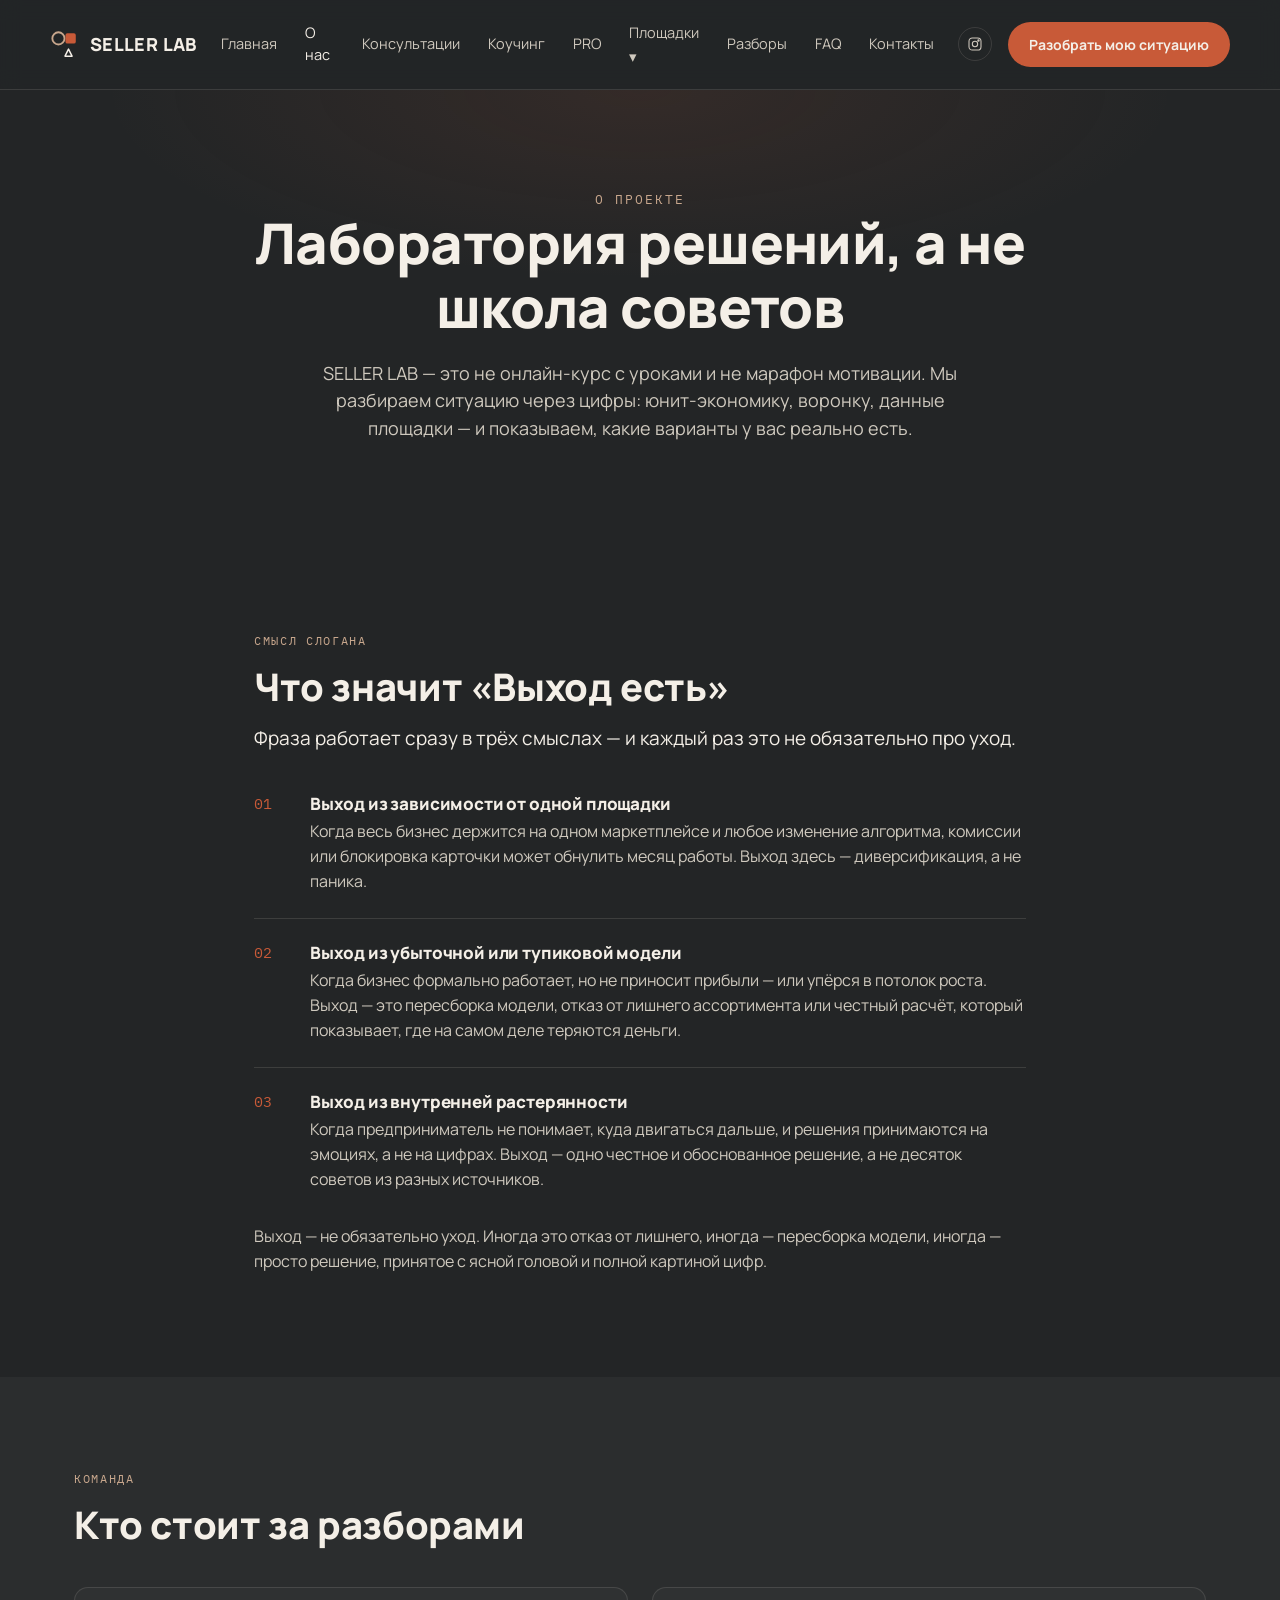
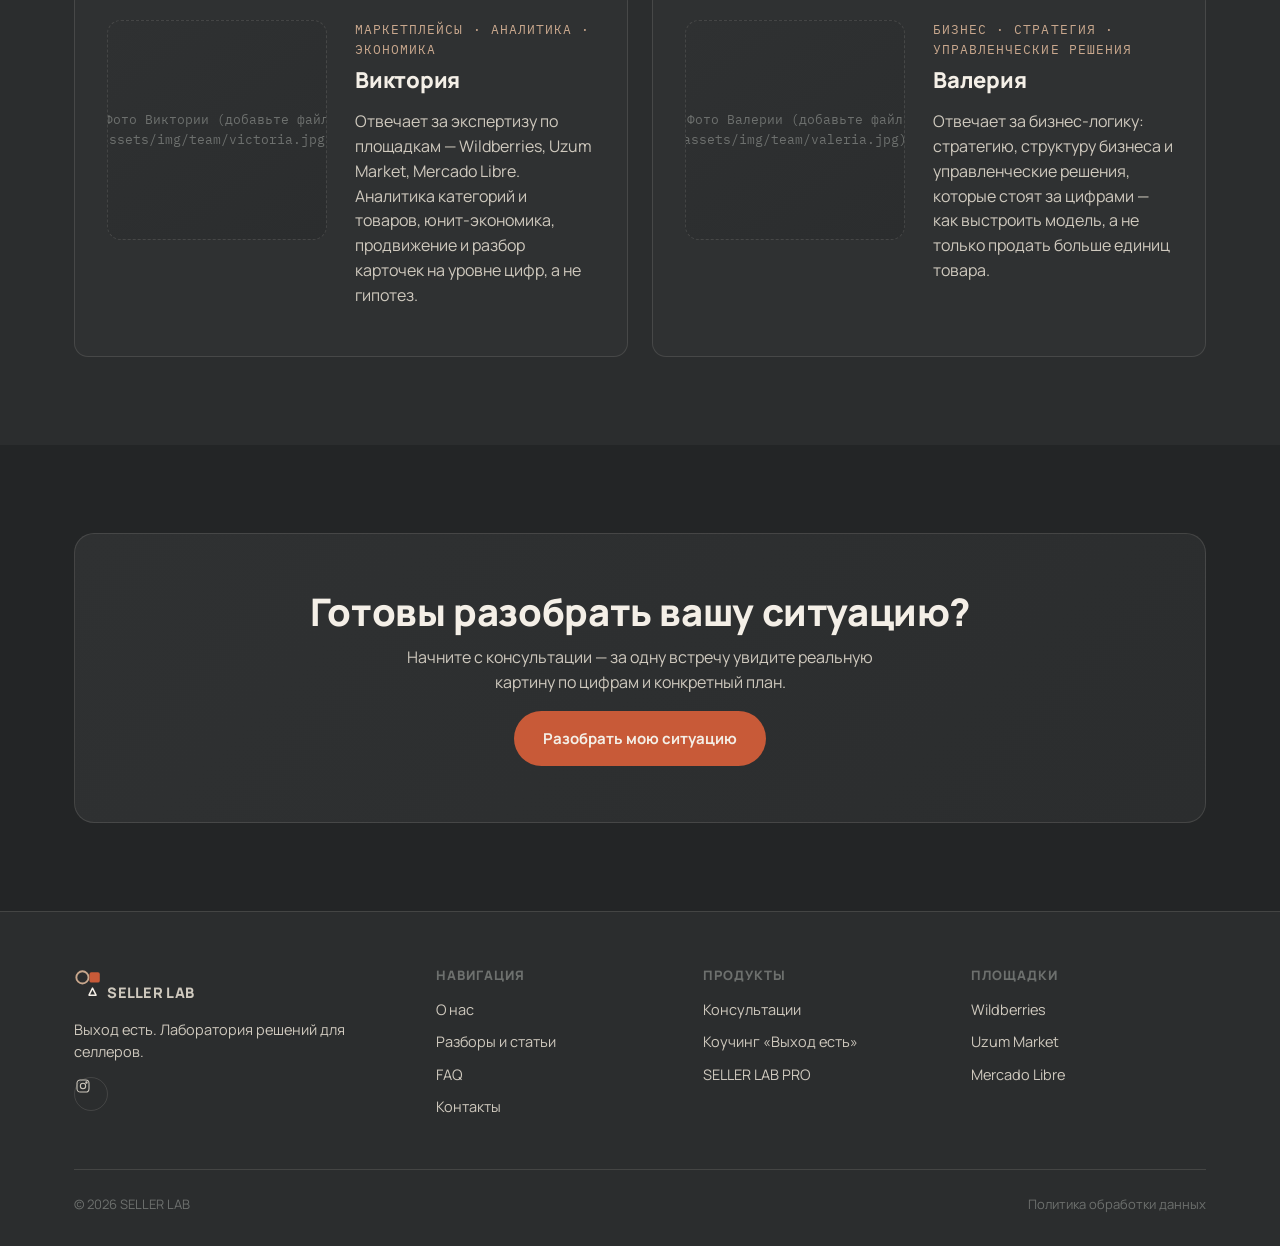
==== about.html @ f4eccfc7 "Собрать многостраничный сайт SELLER LAB 12 страниц по брифу: главная, о проекте и команде, консульта" ====
<!DOCTYPE html>
<html lang="ru">
<head>
<meta charset="UTF-8">
<meta name="viewport" content="width=device-width, initial-scale=1.0">
<title>О нас — SELLER LAB</title>
<meta name="description" content="SELLER LAB — лаборатория решений для селлеров. Не онлайн-школа и не курс. Команда: Валерия — бизнес и стратегия, Виктория — маркетплейсы и аналитика.">
<link rel="icon" type="image/svg+xml" href="assets/img/logo-mark.svg">
<link rel="stylesheet" href="assets/css/style.css">
<link rel="preconnect" href="https://fonts.googleapis.com">
<link rel="preconnect" href="https://fonts.gstatic.com" crossorigin>
<link href="https://fonts.googleapis.com/css2?family=Manrope:wght@400;500;700;800&family=IBM+Plex+Mono:wght@400;500;600&display=swap" rel="stylesheet">
</head>
<body>

<header class="header" data-header>
  <div class="container header__inner">
    <a href="index.html" class="logo">
      <svg viewBox="0 0 32 32" fill="none"><circle cx="9" cy="10" r="6.5" stroke="#C8A78D" stroke-width="2"/><rect x="16.5" y="4.5" width="11" height="11" rx="2" fill="#C85A38"/><path d="M16 29 L23.5 29 L19.75 21.5 Z" stroke="#F4EFE7" stroke-width="1.6" stroke-linejoin="round"/></svg>
      SELLER LAB
    </a>
    <nav class="nav">
      <a href="index.html">Главная</a>
      <a href="about.html" class="is-active">О нас</a>
      <a href="consulting.html">Консультации</a>
      <a href="coaching.html">Коучинг</a>
      <a href="pro.html">PRO</a>
      <div class="nav__drop">
        <a href="#">Площадки ▾</a>
        <div class="nav__drop-list">
          <a href="wildberries.html">Wildberries</a>
          <a href="uzum.html">Uzum Market</a>
          <a href="mercadolibre.html">Mercado Libre</a>
        </div>
      </div>
      <a href="cases.html">Разборы</a>
      <a href="faq.html">FAQ</a>
      <a href="contacts.html">Контакты</a>
    </nav>
    <div class="header__actions">
      <div class="socials">
        <a href="https://www.instagram.com/sellerlab_io/" target="_blank" rel="noopener" aria-label="Instagram"><svg viewBox="0 0 24 24" fill="none" stroke="currentColor" stroke-width="1.6"><rect x="3" y="3" width="18" height="18" rx="5"/><circle cx="12" cy="12" r="4"/><circle cx="17.2" cy="6.8" r="1"/></svg></a>
      </div>
      <a href="consulting.html#request" class="btn btn--primary btn--sm">Разобрать мою ситуацию</a>
      <button class="nav-toggle" data-nav-toggle aria-label="Меню">
        <svg viewBox="0 0 24 24" fill="none" stroke="currentColor" stroke-width="2"><path d="M3 6h18M3 12h18M3 18h18"/></svg>
      </button>
    </div>
  </div>
</header>

<section class="hero" style="padding-bottom:60px;">
  <div class="container">
    <span class="hero__tag">О проекте</span>
    <h1>Лаборатория решений, а не школа советов</h1>
    <p class="hero__sub">SELLER LAB — это не онлайн-курс с уроками и не марафон мотивации. Мы разбираем ситуацию через цифры: юнит-экономику, воронку, данные площадки — и показываем, какие варианты у вас реально есть.</p>
  </div>
</section>

<section class="section">
  <div class="container" style="max-width:820px;">
    <span class="section-tag">Смысл слогана</span>
    <h2>Что значит «Выход есть»</h2>
    <p class="lead">Фраза работает сразу в трёх смыслах — и каждый раз это не обязательно про уход.</p>

    <ol class="numbered-steps">
      <li>
        <h3>Выход из зависимости от одной площадки</h3>
        <p>Когда весь бизнес держится на одном маркетплейсе и любое изменение алгоритма, комиссии или блокировка карточки может обнулить месяц работы. Выход здесь — диверсификация, а не паника.</p>
      </li>
      <li>
        <h3>Выход из убыточной или тупиковой модели</h3>
        <p>Когда бизнес формально работает, но не приносит прибыли — или упёрся в потолок роста. Выход — это пересборка модели, отказ от лишнего ассортимента или честный расчёт, который показывает, где на самом деле теряются деньги.</p>
      </li>
      <li>
        <h3>Выход из внутренней растерянности</h3>
        <p>Когда предприниматель не понимает, куда двигаться дальше, и решения принимаются на эмоциях, а не на цифрах. Выход — одно честное и обоснованное решение, а не десяток советов из разных источников.</p>
      </li>
    </ol>

    <p style="margin-top:8px;">Выход — не обязательно уход. Иногда это отказ от лишнего, иногда — пересборка модели, иногда — просто решение, принятое с ясной головой и полной картиной цифр.</p>
  </div>
</section>

<section class="section section--alt">
  <div class="container">
    <span class="section-tag">Команда</span>
    <h2>Кто стоит за разборами</h2>

    <div class="grid grid--2" style="margin-top:40px;">
      <div class="card team-card">
        <div class="team-photo"><img src="assets/img/team/victoria.jpg" alt="Виктория" onerror="this.parentElement.textContent='Фото Виктории\n(добавьте файл assets/img/team/victoria.jpg)'"></div>
        <div>
          <div class="team-role">Маркетплейсы · аналитика · экономика</div>
          <h3>Виктория</h3>
          <p>Отвечает за экспертизу по площадкам — Wildberries, Uzum Market, Mercado Libre. Аналитика категорий и товаров, юнит-экономика, продвижение и разбор карточек на уровне цифр, а не гипотез.</p>
        </div>
      </div>
      <div class="card team-card">
        <div class="team-photo"><img src="assets/img/team/valeria.jpg" alt="Валерия" onerror="this.parentElement.textContent='Фото Валерии\n(добавьте файл assets/img/team/valeria.jpg)'"></div>
        <div>
          <div class="team-role">Бизнес · стратегия · управленческие решения</div>
          <h3>Валерия</h3>
          <p>Отвечает за бизнес-логику: стратегию, структуру бизнеса и управленческие решения, которые стоят за цифрами — как выстроить модель, а не только продать больше единиц товара.</p>
        </div>
      </div>
    </div>
  </div>
</section>

<section class="section">
  <div class="container">
    <div class="cta-banner">
      <h2>Готовы разобрать вашу ситуацию?</h2>
      <p>Начните с консультации — за одну встречу увидите реальную картину по цифрам и конкретный план.</p>
      <a href="consulting.html#request" class="btn btn--primary">Разобрать мою ситуацию</a>
    </div>
  </div>
</section>

<footer class="footer">
  <div class="container">
    <div class="footer__top">
      <div class="footer__col">
        <a href="index.html" class="logo" style="margin-bottom:14px;">
          <svg viewBox="0 0 32 32" fill="none"><circle cx="9" cy="10" r="6.5" stroke="#C8A78D" stroke-width="2"/><rect x="16.5" y="4.5" width="11" height="11" rx="2" fill="#C85A38"/><path d="M16 29 L23.5 29 L19.75 21.5 Z" stroke="#F4EFE7" stroke-width="1.6" stroke-linejoin="round"/></svg>
          SELLER LAB
        </a>
        <p>Выход есть. Лаборатория решений для селлеров.</p>
        <div class="socials" style="margin-top:14px;">
          <a href="https://www.instagram.com/sellerlab_io/" target="_blank" rel="noopener" aria-label="Instagram"><svg viewBox="0 0 24 24" fill="none" stroke="currentColor" stroke-width="1.6"><rect x="3" y="3" width="18" height="18" rx="5"/><circle cx="12" cy="12" r="4"/><circle cx="17.2" cy="6.8" r="1"/></svg></a>
        </div>
      </div>
      <div class="footer__col">
        <h4>Навигация</h4>
        <a href="about.html">О нас</a>
        <a href="cases.html">Разборы и статьи</a>
        <a href="faq.html">FAQ</a>
        <a href="contacts.html">Контакты</a>
      </div>
      <div class="footer__col">
        <h4>Продукты</h4>
        <a href="consulting.html">Консультации</a>
        <a href="coaching.html">Коучинг «Выход есть»</a>
        <a href="pro.html">SELLER LAB PRO</a>
      </div>
      <div class="footer__col">
        <h4>Площадки</h4>
        <a href="wildberries.html">Wildberries</a>
        <a href="uzum.html">Uzum Market</a>
        <a href="mercadolibre.html">Mercado Libre</a>
      </div>
    </div>
    <div class="footer__bottom">
      <span>© 2026 SELLER LAB</span>
      <a href="privacy.html">Политика обработки данных</a>
    </div>
  </div>
</footer>

<script src="assets/js/main.js"></script>
</body>
</html>
---- assets/css/style.css ----
/* ==========================================================================
   SELLER LAB — базовые стили
   Палитра «Карбон и паприка»: 60–70% фон, 20–30% графит/песок, паприка ≤10% — только акцент
   ========================================================================== */

:root {
  --carbon: #232526;
  --carbon-soft: #2b2d2e;
  --carbon-card: #2f3132;
  --graphite: #6D706E;
  --paprika: #C85A38;
  --paprika-dark: #a94a2d;
  --sand: #C8A78D;
  --ivory: #F4EFE7;
  --ivory-dim: #cfc9be;
  --border: rgba(244, 239, 231, 0.12);

  --font-head: 'Manrope', Arial, sans-serif;
  --font-mono: 'IBM Plex Mono', 'Courier New', monospace;

  --container: 1180px;
  --radius: 14px;
}

* { box-sizing: border-box; }

html { scroll-behavior: smooth; }

body {
  margin: 0;
  background: var(--carbon);
  color: var(--ivory);
  font-family: var(--font-head);
  font-size: 16px;
  line-height: 1.55;
  -webkit-font-smoothing: antialiased;
}

img { max-width: 100%; display: block; }

a { color: inherit; text-decoration: none; }

h1, h2, h3, h4 {
  font-family: var(--font-head);
  font-weight: 800;
  line-height: 1.15;
  margin: 0 0 16px;
  letter-spacing: -0.01em;
}

h1 { font-size: clamp(32px, 5vw, 56px); }
h2 { font-size: clamp(26px, 3.4vw, 38px); }
h3 { font-size: 22px; }

p { margin: 0 0 16px; color: var(--ivory-dim); }

.lead { font-size: 19px; color: var(--ivory); }

.mono { font-family: var(--font-mono); }

.container {
  max-width: var(--container);
  margin: 0 auto;
  padding: 0 24px;
}

.section { padding: 88px 0; }
.section--tight { padding: 56px 0; }
.section--alt { background: var(--carbon-soft); }

.section-tag {
  font-family: var(--font-mono);
  color: var(--sand);
  text-transform: uppercase;
  letter-spacing: 0.14em;
  font-size: 12px;
  margin-bottom: 14px;
  display: inline-block;
}

/* ---------- Кнопки ---------- */

.btn {
  display: inline-flex;
  align-items: center;
  justify-content: center;
  gap: 8px;
  padding: 15px 28px;
  border-radius: 999px;
  font-family: var(--font-head);
  font-weight: 700;
  font-size: 15px;
  border: 1px solid transparent;
  cursor: pointer;
  transition: transform 0.15s ease, background 0.15s ease, border-color 0.15s ease, color 0.15s ease;
  white-space: nowrap;
}
.btn:hover { transform: translateY(-1px); }

.btn--primary {
  background: var(--paprika);
  color: var(--ivory);
}
.btn--primary:hover { background: var(--paprika-dark); }

.btn--outline {
  background: transparent;
  border-color: var(--border);
  color: var(--ivory);
}
.btn--outline:hover { border-color: var(--sand); color: var(--sand); }

.btn--ghost {
  background: transparent;
  color: var(--ivory-dim);
  padding: 10px 0;
}
.btn--ghost:hover { color: var(--ivory); }

.btn--block { width: 100%; }
.btn--sm { padding: 11px 20px; font-size: 14px; }

/* ---------- Header ---------- */

.header {
  position: sticky;
  top: 0;
  z-index: 100;
  background: rgba(35, 37, 38, 0.92);
  backdrop-filter: blur(10px);
  border-bottom: 1px solid var(--border);
}

.header__inner {
  display: flex;
  align-items: center;
  justify-content: space-between;
  padding: 16px 0;
  gap: 24px;
}

.logo {
  display: flex;
  align-items: center;
  gap: 10px;
  font-family: var(--font-head);
  font-weight: 800;
  font-size: 18px;
  letter-spacing: 0.02em;
  color: var(--ivory);
  flex-shrink: 0;
}
.logo svg { width: 30px; height: 30px; }

.nav {
  display: flex;
  align-items: center;
  gap: 28px;
  flex: 1;
  justify-content: center;
}

.nav a {
  font-size: 14.5px;
  color: var(--ivory-dim);
  position: relative;
  padding: 6px 0;
}
.nav a:hover, .nav a.is-active { color: var(--ivory); }

.nav__drop { position: relative; }
.nav__drop-list {
  position: absolute;
  top: 100%;
  left: 50%;
  transform: translateX(-50%);
  background: var(--carbon-card);
  border: 1px solid var(--border);
  border-radius: 10px;
  padding: 8px;
  min-width: 190px;
  display: none;
  box-shadow: 0 20px 40px rgba(0,0,0,0.35);
}
.nav__drop:hover .nav__drop-list,
.nav__drop:focus-within .nav__drop-list { display: block; }
.nav__drop-list a {
  display: block;
  padding: 9px 12px;
  border-radius: 6px;
  font-size: 14px;
}
.nav__drop-list a:hover { background: rgba(244,239,231,0.06); }

.header__actions {
  display: flex;
  align-items: center;
  gap: 16px;
  flex-shrink: 0;
}

.socials { display: flex; gap: 12px; }
.socials a {
  width: 34px; height: 34px;
  display: flex; align-items: center; justify-content: center;
  border: 1px solid var(--border);
  border-radius: 50%;
  color: var(--ivory-dim);
}
.socials a:hover { color: var(--paprika); border-color: var(--sand); }
.socials svg { width: 16px; height: 16px; }

.nav-toggle {
  display: none;
  width: 40px; height: 40px;
  border: 1px solid var(--border);
  border-radius: 8px;
  background: transparent;
  color: var(--ivory);
  align-items: center;
  justify-content: center;
  cursor: pointer;
}

@media (max-width: 980px) {
  .nav { display: none; }
  .header__actions .socials { display: none; }
  .nav-toggle { display: flex; }

  .header.is-open .nav {
    display: flex;
    flex-direction: column;
    align-items: flex-start;
    gap: 4px;
    position: absolute;
    top: 100%; left: 0; right: 0;
    background: var(--carbon-card);
    border-bottom: 1px solid var(--border);
    padding: 12px 24px 20px;
  }
  .header.is-open .nav__drop-list {
    display: block;
    position: static;
    transform: none;
    border: none;
    background: transparent;
    padding: 0 0 0 12px;
    min-width: 0;
  }
  .header.is-open .nav a { padding: 10px 0; width: 100%; }
}

/* ---------- Hero ---------- */

.hero {
  padding: 96px 0 80px;
  text-align: center;
  background:
    radial-gradient(60% 60% at 50% 0%, rgba(200,90,56,0.10), transparent 70%),
    var(--carbon);
}
.hero__tag {
  font-family: var(--font-mono);
  color: var(--sand);
  letter-spacing: 0.16em;
  text-transform: uppercase;
  font-size: 12.5px;
  margin-bottom: 20px;
}
.hero h1 { max-width: 900px; margin-left: auto; margin-right: auto; }
.hero__sub {
  max-width: 640px;
  margin: 20px auto 36px;
  font-size: 18px;
}
.hero__cta {
  display: flex;
  gap: 14px;
  justify-content: center;
  flex-wrap: wrap;
}

/* ---------- Карточки ---------- */

.grid {
  display: grid;
  gap: 24px;
}
.grid--3 { grid-template-columns: repeat(3, 1fr); }
.grid--2 { grid-template-columns: repeat(2, 1fr); }
@media (max-width: 900px) {
  .grid--3, .grid--2 { grid-template-columns: 1fr; }
}

.card {
  background: var(--carbon-card);
  border: 1px solid var(--border);
  border-radius: var(--radius);
  padding: 32px;
}

.product-card {
  display: flex;
  flex-direction: column;
  height: 100%;
}
.product-card__label {
  font-family: var(--font-mono);
  font-size: 12px;
  color: var(--sand);
  text-transform: uppercase;
  letter-spacing: 0.1em;
  margin-bottom: 14px;
}
.product-card__price {
  font-family: var(--font-mono);
  font-size: 34px;
  color: var(--ivory);
  margin: 4px 0 18px;
}
.product-card__price span {
  font-size: 14px;
  color: var(--graphite);
  font-weight: 400;
}
.product-card ul {
  list-style: none;
  padding: 0;
  margin: 0 0 24px;
  flex: 1;
}
.product-card ul li {
  padding: 9px 0 9px 22px;
  position: relative;
  color: var(--ivory-dim);
  font-size: 14.5px;
  border-top: 1px solid var(--border);
}
.product-card ul li:first-child { border-top: none; }
.product-card ul li::before {
  content: "";
  position: absolute;
  left: 0; top: 17px;
  width: 6px; height: 6px;
  background: var(--paprika);
  border-radius: 1px;
}

.platform-card {
  padding: 28px;
}
.platform-card__icon {
  width: 44px; height: 44px;
  border-radius: 10px;
  background: rgba(200,167,141,0.14);
  display: flex; align-items: center; justify-content: center;
  margin-bottom: 18px;
  color: var(--sand);
}

/* ---------- Команда ---------- */

.team-card {
  display: grid;
  grid-template-columns: 220px 1fr;
  gap: 28px;
  align-items: start;
}
@media (max-width: 700px) {
  .team-card { grid-template-columns: 1fr; }
}
.team-photo {
  width: 100%;
  aspect-ratio: 1 / 1;
  border-radius: var(--radius);
  overflow: hidden;
  background: linear-gradient(145deg, var(--carbon-card), var(--carbon-soft));
  border: 1px dashed var(--border);
  display: flex;
  align-items: center;
  justify-content: center;
  text-align: center;
  color: var(--graphite);
  font-size: 12.5px;
  font-family: var(--font-mono);
  padding: 16px;
}
.team-photo img { width: 100%; height: 100%; object-fit: cover; }
.team-role {
  font-family: var(--font-mono);
  color: var(--sand);
  font-size: 13px;
  text-transform: uppercase;
  letter-spacing: 0.08em;
  margin-bottom: 8px;
}

/* ---------- Формы ---------- */

.form { max-width: 640px; }
.form-row {
  display: grid;
  grid-template-columns: 1fr 1fr;
  gap: 18px;
}
@media (max-width: 640px) {
  .form-row { grid-template-columns: 1fr; }
}
.field { margin-bottom: 18px; }
.field label {
  display: block;
  font-size: 13.5px;
  color: var(--ivory-dim);
  margin-bottom: 8px;
}
.field input,
.field textarea,
.field select {
  width: 100%;
  background: var(--carbon-soft);
  border: 1px solid var(--border);
  border-radius: 10px;
  padding: 13px 14px;
  color: var(--ivory);
  font-family: var(--font-head);
  font-size: 14.5px;
}
.field input:focus,
.field textarea:focus,
.field select:focus {
  outline: none;
  border-color: var(--sand);
}
.field textarea { resize: vertical; min-height: 100px; }

.field--checkbox {
  display: flex;
  align-items: flex-start;
  gap: 10px;
}
.field--checkbox input { width: auto; margin-top: 4px; }
.field--checkbox label { margin: 0; font-size: 13px; color: var(--graphite); }
.field--checkbox a { color: var(--sand); text-decoration: underline; }

.form-note {
  font-size: 13px;
  color: var(--graphite);
  margin-top: 10px;
}

.form-status {
  display: none;
  margin-top: 18px;
  padding: 16px 18px;
  border-radius: 10px;
  background: rgba(200,90,56,0.12);
  border: 1px solid rgba(200,90,56,0.35);
  color: var(--ivory);
  font-size: 14.5px;
}
.form-status.is-visible { display: block; }

/* ---------- FAQ ---------- */

.faq-item {
  border-bottom: 1px solid var(--border);
}
.faq-item summary {
  list-style: none;
  cursor: pointer;
  padding: 22px 0;
  display: flex;
  justify-content: space-between;
  align-items: center;
  gap: 16px;
  font-weight: 700;
  font-size: 16.5px;
}
.faq-item summary::-webkit-details-marker { display: none; }
.faq-item summary::after {
  content: "+";
  font-family: var(--font-mono);
  font-size: 22px;
  color: var(--sand);
  flex-shrink: 0;
  transition: transform 0.2s ease;
}
.faq-item[open] summary::after { transform: rotate(45deg); }
.faq-item p { padding-bottom: 22px; margin: 0; }

/* ---------- CTA-баннер ---------- */

.cta-banner {
  background: linear-gradient(135deg, var(--carbon-card), var(--carbon-soft));
  border: 1px solid var(--border);
  border-radius: 20px;
  padding: 56px;
  text-align: center;
}
.cta-banner h2 { margin-bottom: 12px; }
.cta-banner p { max-width: 520px; margin-left: auto; margin-right: auto; }

/* ---------- Таблица «входит / не входит» ---------- */

.scope-grid {
  display: grid;
  grid-template-columns: 1fr 1fr;
  gap: 24px;
}
@media (max-width: 700px) { .scope-grid { grid-template-columns: 1fr; } }
.scope-col h3 { font-size: 16px; margin-bottom: 16px; }
.scope-col.is-in h3 { color: var(--sand); }
.scope-col.is-out h3 { color: var(--graphite); }
.scope-col ul { list-style: none; padding: 0; margin: 0; }
.scope-col li {
  padding: 10px 0 10px 24px;
  position: relative;
  font-size: 14.5px;
  color: var(--ivory-dim);
  border-top: 1px solid var(--border);
}
.scope-col li:first-child { border-top: none; }
.scope-col.is-in li::before { content: "+"; position: absolute; left: 0; color: var(--paprika); font-family: var(--font-mono); }
.scope-col.is-out li::before { content: "–"; position: absolute; left: 0; color: var(--graphite); font-family: var(--font-mono); }

/* ---------- Footer ---------- */

.footer {
  border-top: 1px solid var(--border);
  padding: 56px 0 32px;
  background: var(--carbon-soft);
}
.footer__top {
  display: grid;
  grid-template-columns: 1.4fr 1fr 1fr 1fr;
  gap: 32px;
  padding-bottom: 40px;
}
@media (max-width: 800px) {
  .footer__top { grid-template-columns: 1fr 1fr; }
}
.footer__col h4 {
  font-size: 13px;
  text-transform: uppercase;
  letter-spacing: 0.08em;
  color: var(--graphite);
  margin-bottom: 16px;
}
.footer__col a, .footer__col p {
  display: block;
  font-size: 14.5px;
  color: var(--ivory-dim);
  margin-bottom: 10px;
}
.footer__col a:hover { color: var(--sand); }
.footer__bottom {
  border-top: 1px solid var(--border);
  padding-top: 24px;
  display: flex;
  justify-content: space-between;
  flex-wrap: wrap;
  gap: 12px;
  font-size: 13px;
  color: var(--graphite);
}

/* ---------- Утилиты ---------- */

.text-center { text-align: center; }
.mt-0 { margin-top: 0; }
.mx-auto { margin-left: auto; margin-right: auto; }
.max-w-sub { max-width: 640px; }
.stack { display: flex; flex-direction: column; gap: 16px; }
.tag-list { display: flex; flex-wrap: wrap; gap: 10px; margin: 24px 0; }
.tag-list span {
  font-family: var(--font-mono);
  font-size: 12.5px;
  padding: 7px 14px;
  border: 1px solid var(--border);
  border-radius: 999px;
  color: var(--sand);
}

.breadcrumb {
  font-family: var(--font-mono);
  font-size: 12.5px;
  color: var(--graphite);
  padding: 18px 0 0;
}
.breadcrumb a:hover { color: var(--sand); }

.numbered-steps { counter-reset: step; list-style: none; padding: 0; margin: 0; }
.numbered-steps li {
  counter-increment: step;
  position: relative;
  padding: 24px 0 24px 56px;
  border-top: 1px solid var(--border);
}
.numbered-steps li:first-child { border-top: none; }
.numbered-steps li::before {
  content: counter(step, decimal-leading-zero);
  position: absolute;
  left: 0; top: 22px;
  font-family: var(--font-mono);
  color: var(--paprika);
  font-size: 15px;
}
.numbered-steps h3 { margin-bottom: 6px; font-size: 17px; }
.numbered-steps p { margin: 0; }
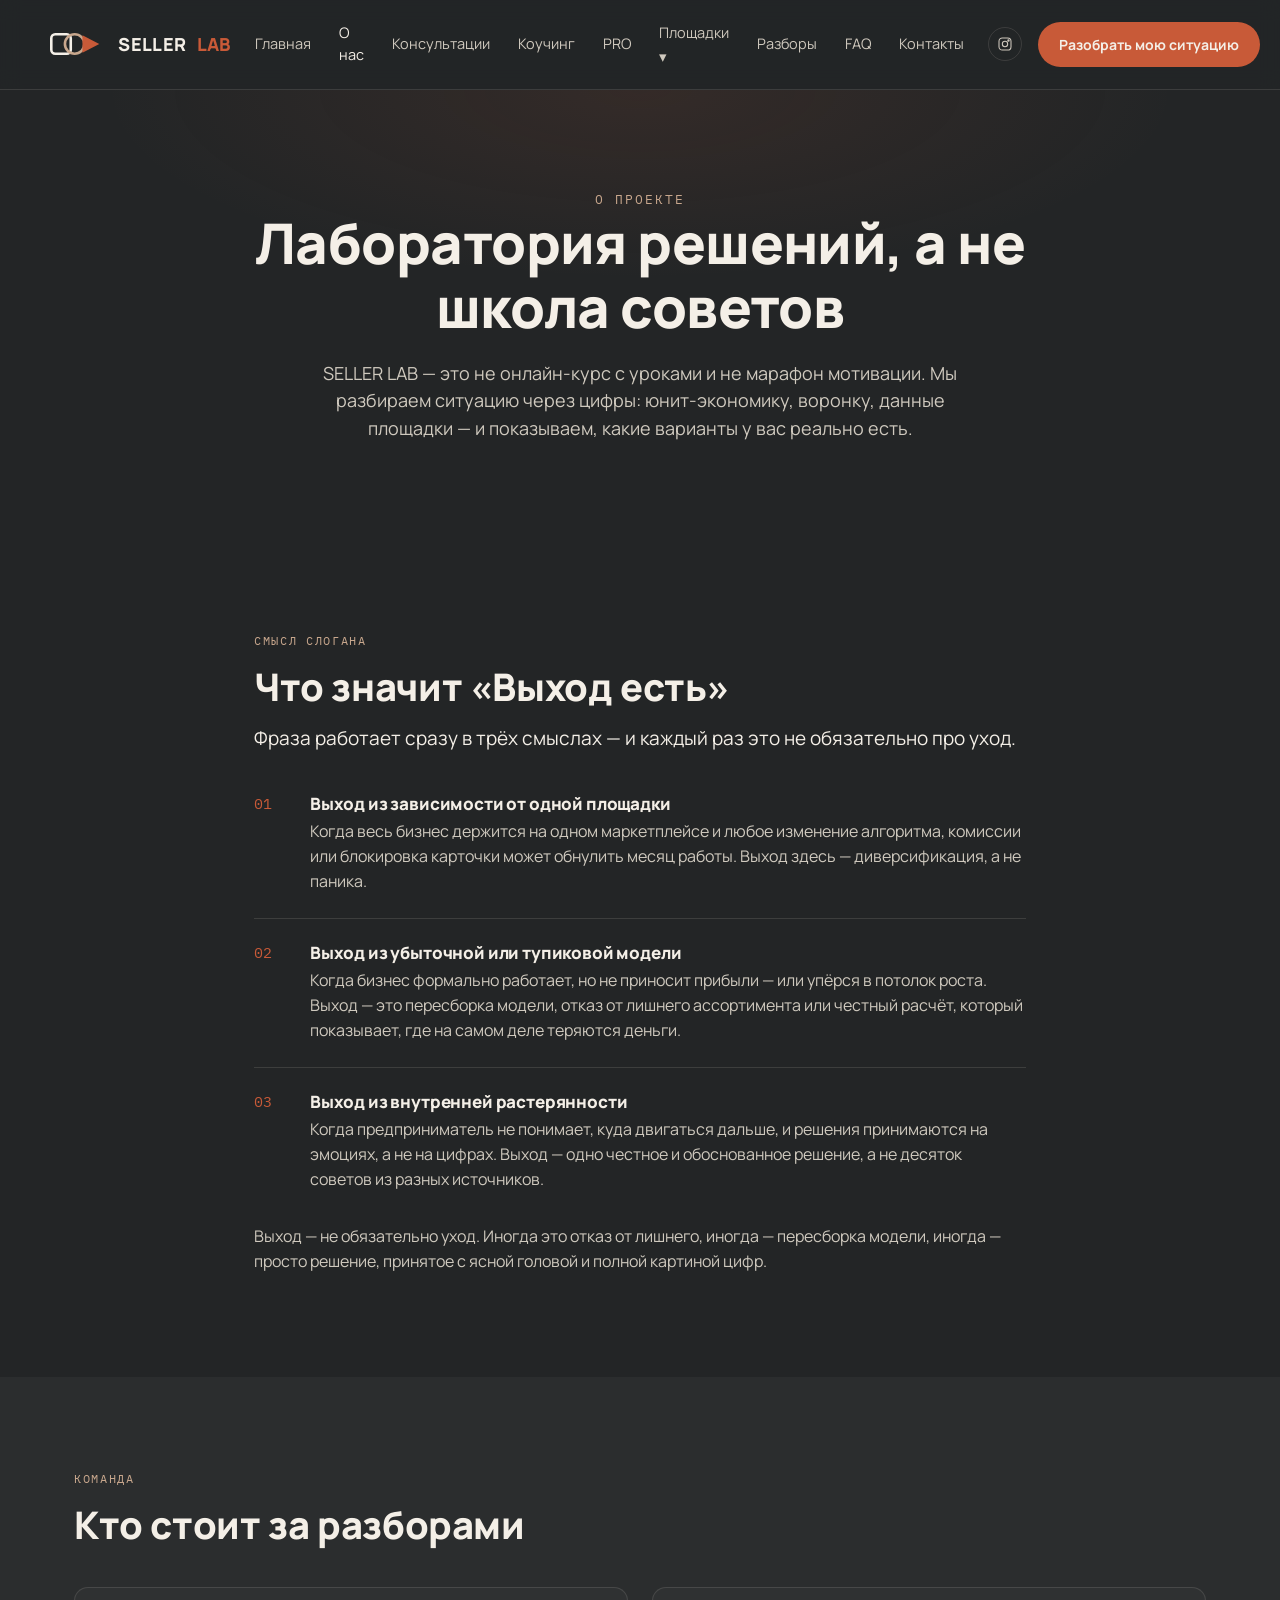
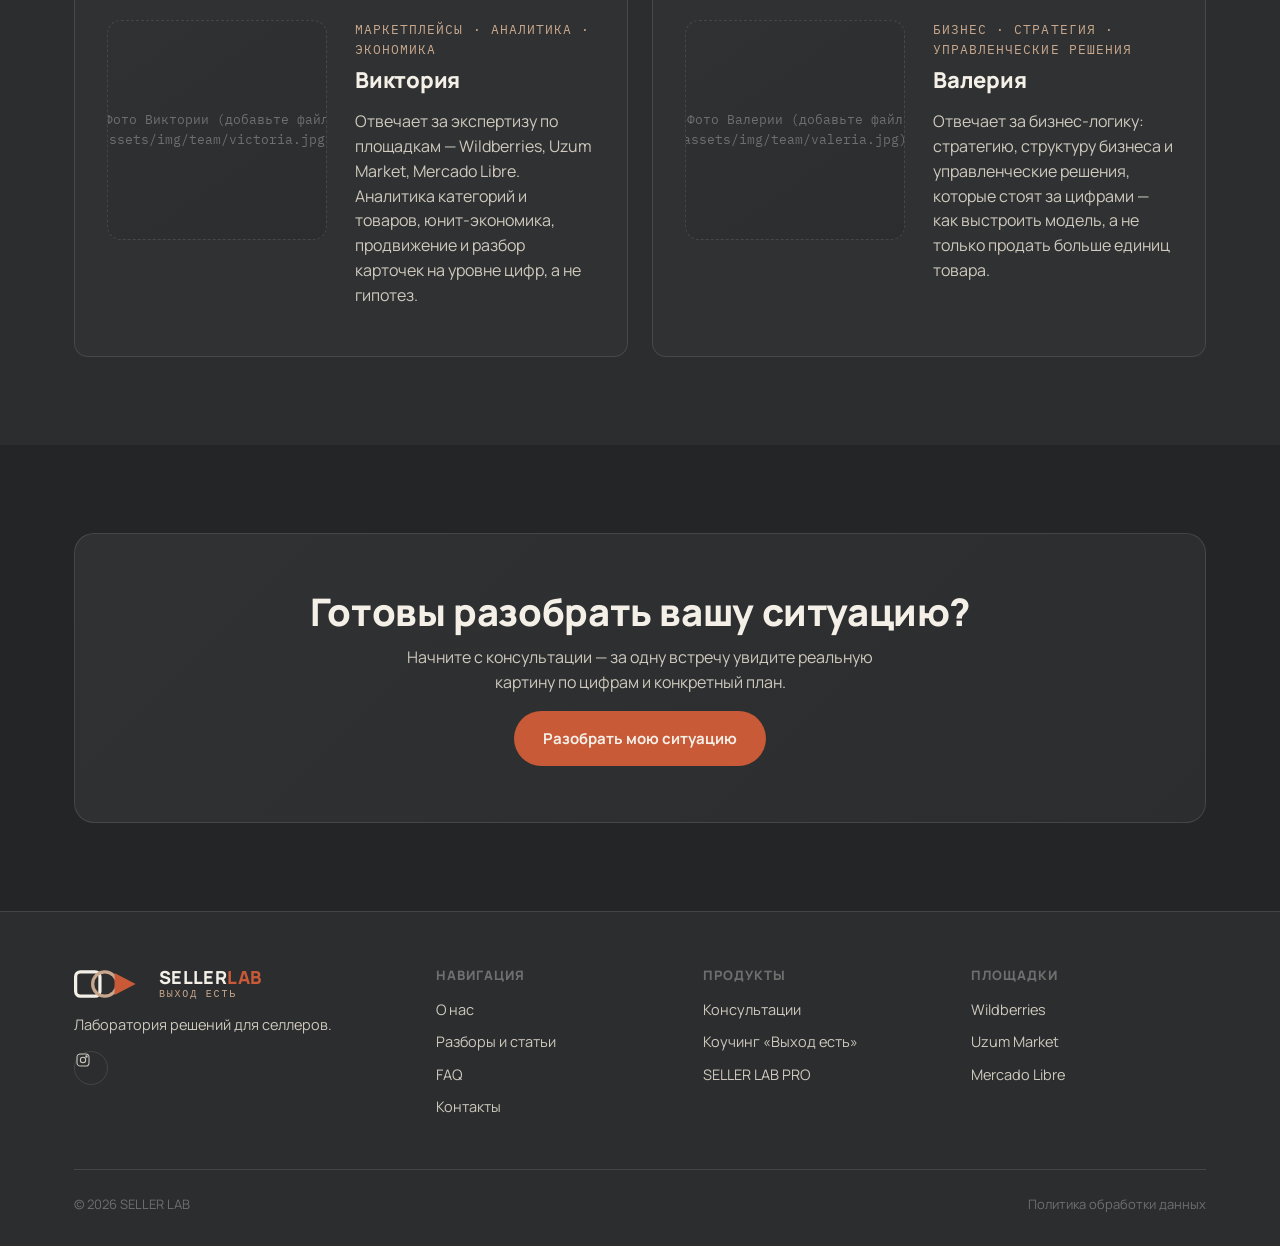
==== commit ade8808a: "Заменить временный логотип на фирменный знак по брендбуку По присланному логопаку SELLER LAB (Три со" ====
--- a/about.html
+++ b/about.html
@@ -16,8 +16,8 @@
 <header class="header" data-header>
   <div class="container header__inner">
     <a href="index.html" class="logo">
-      <svg viewBox="0 0 32 32" fill="none"><circle cx="9" cy="10" r="6.5" stroke="#C8A78D" stroke-width="2"/><rect x="16.5" y="4.5" width="11" height="11" rx="2" fill="#C85A38"/><path d="M16 29 L23.5 29 L19.75 21.5 Z" stroke="#F4EFE7" stroke-width="1.6" stroke-linejoin="round"/></svg>
-      SELLER LAB
+      <svg viewBox="0 0 180 74" fill="none"><rect x="4" y="7" width="60" height="60" rx="12" stroke="#F4EFE7" stroke-width="8"/><circle cx="76" cy="37" r="30" stroke="#C8A78D" stroke-width="8"/><path d="M100 10 L100 64 L152 37 Z" fill="#C85A38"/></svg>
+      SELLER<span style="color:var(--paprika)">LAB</span>
     </a>
     <nav class="nav">
       <a href="index.html">Главная</a>
@@ -122,11 +122,11 @@
   <div class="container">
     <div class="footer__top">
       <div class="footer__col">
-        <a href="index.html" class="logo" style="margin-bottom:14px;">
-          <svg viewBox="0 0 32 32" fill="none"><circle cx="9" cy="10" r="6.5" stroke="#C8A78D" stroke-width="2"/><rect x="16.5" y="4.5" width="11" height="11" rx="2" fill="#C85A38"/><path d="M16 29 L23.5 29 L19.75 21.5 Z" stroke="#F4EFE7" stroke-width="1.6" stroke-linejoin="round"/></svg>
-          SELLER LAB
+        <a href="index.html" class="logo footer-logo">
+          <svg viewBox="0 0 180 74" fill="none"><rect x="4" y="7" width="60" height="60" rx="12" stroke="#F4EFE7" stroke-width="8"/><circle cx="76" cy="37" r="30" stroke="#C8A78D" stroke-width="8"/><path d="M100 10 L100 64 L152 37 Z" fill="#C85A38"/></svg>
+          <span class="logo__stack"><span class="logo__word">SELLER<span style="color:var(--paprika)">LAB</span></span><span class="logo__tag">Выход есть</span></span>
         </a>
-        <p>Выход есть. Лаборатория решений для селлеров.</p>
+        <p>Лаборатория решений для селлеров.</p>
         <div class="socials" style="margin-top:14px;">
           <a href="https://www.instagram.com/sellerlab_io/" target="_blank" rel="noopener" aria-label="Instagram"><svg viewBox="0 0 24 24" fill="none" stroke="currentColor" stroke-width="1.6"><rect x="3" y="3" width="18" height="18" rx="5"/><circle cx="12" cy="12" r="4"/><circle cx="17.2" cy="6.8" r="1"/></svg></a>
         </div>
--- a/assets/css/style.css
+++ b/assets/css/style.css
@@ -150,7 +150,27 @@
   color: var(--ivory);
   flex-shrink: 0;
 }
-.logo svg { width: 30px; height: 30px; }
+.logo svg { height: 24px; width: auto; }
+
+.footer__col a.footer-logo {
+  display: flex;
+  align-items: center;
+  gap: 12px;
+  color: var(--ivory);
+  font-weight: 800;
+  font-size: 18px;
+  margin-bottom: 14px !important;
+}
+.footer__col a.footer-logo svg { height: 30px; width: auto; }
+.logo__stack { display: inline-flex; flex-direction: column; gap: 4px; line-height: 1; }
+.logo__tag {
+  font-family: var(--font-mono);
+  font-size: 10px;
+  letter-spacing: 0.18em;
+  text-transform: uppercase;
+  color: var(--sand);
+  font-weight: 500;
+}
 
 .nav {
   display: flex;
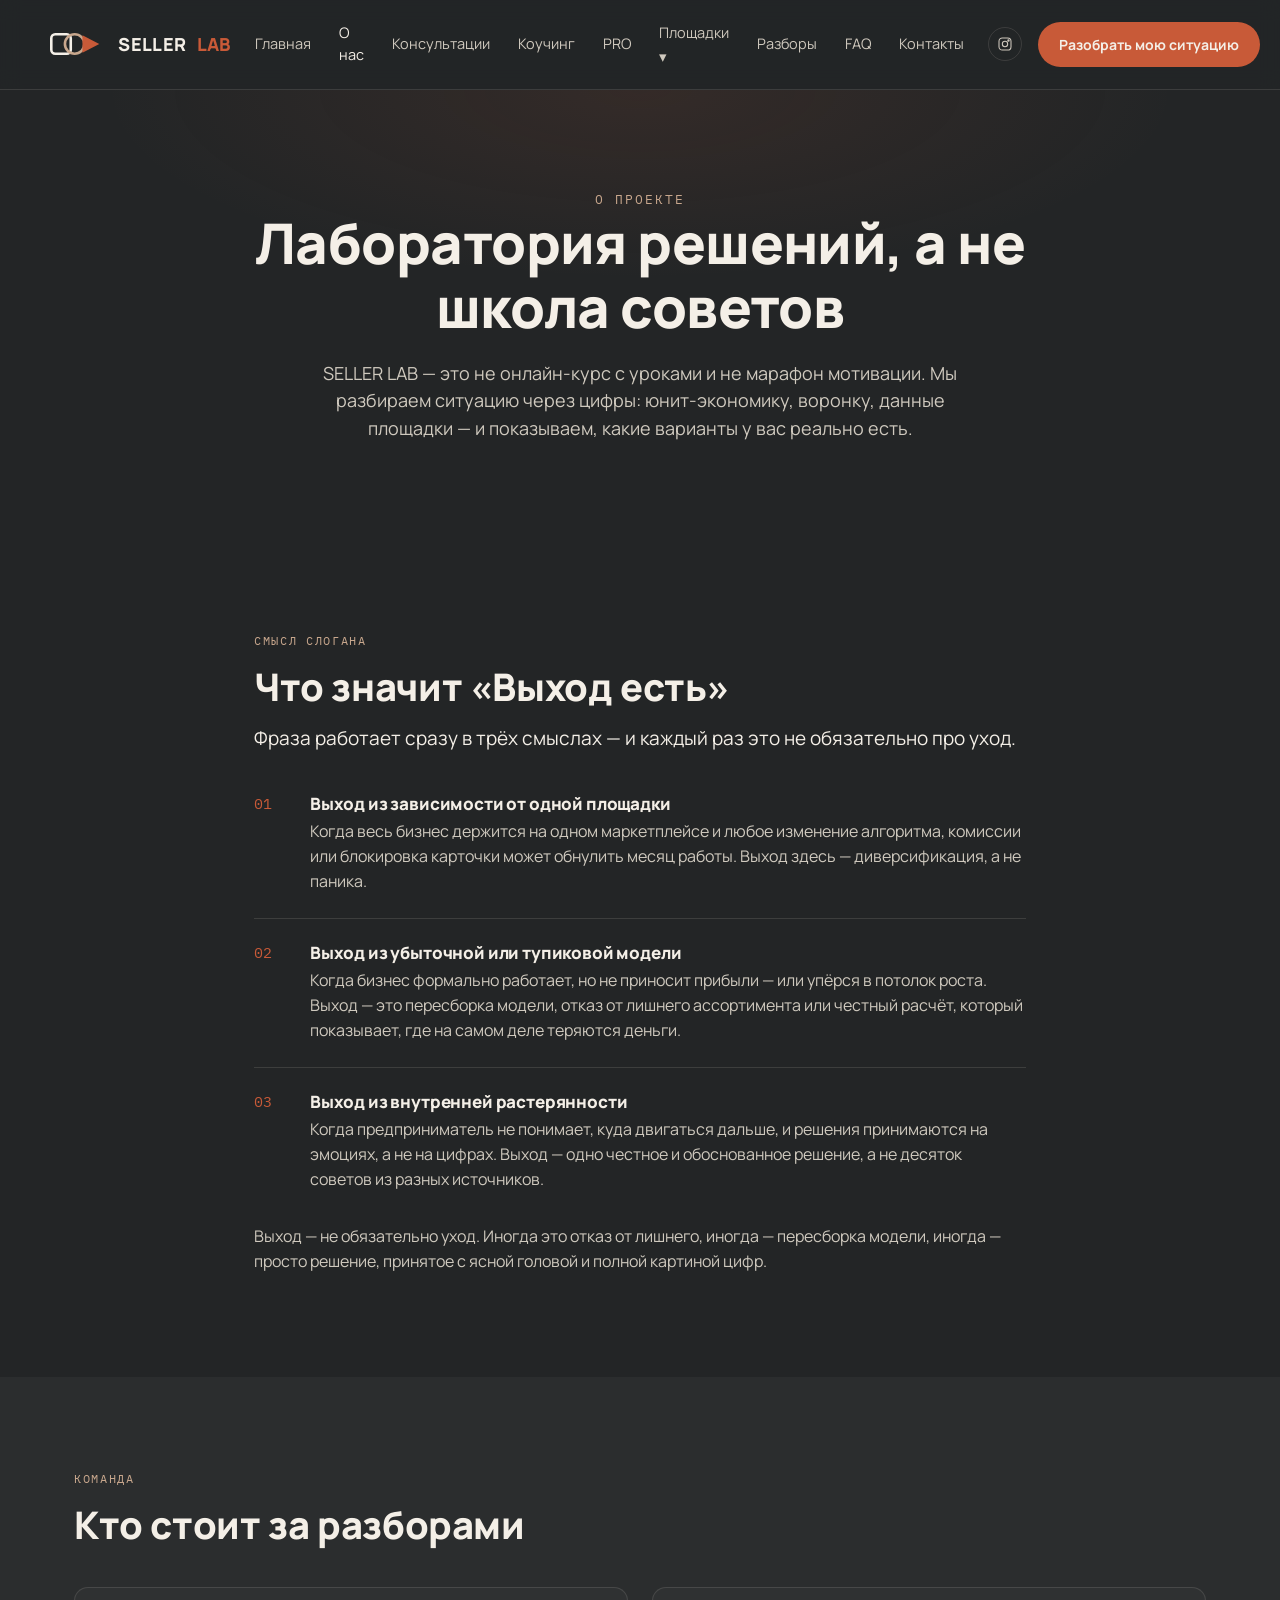
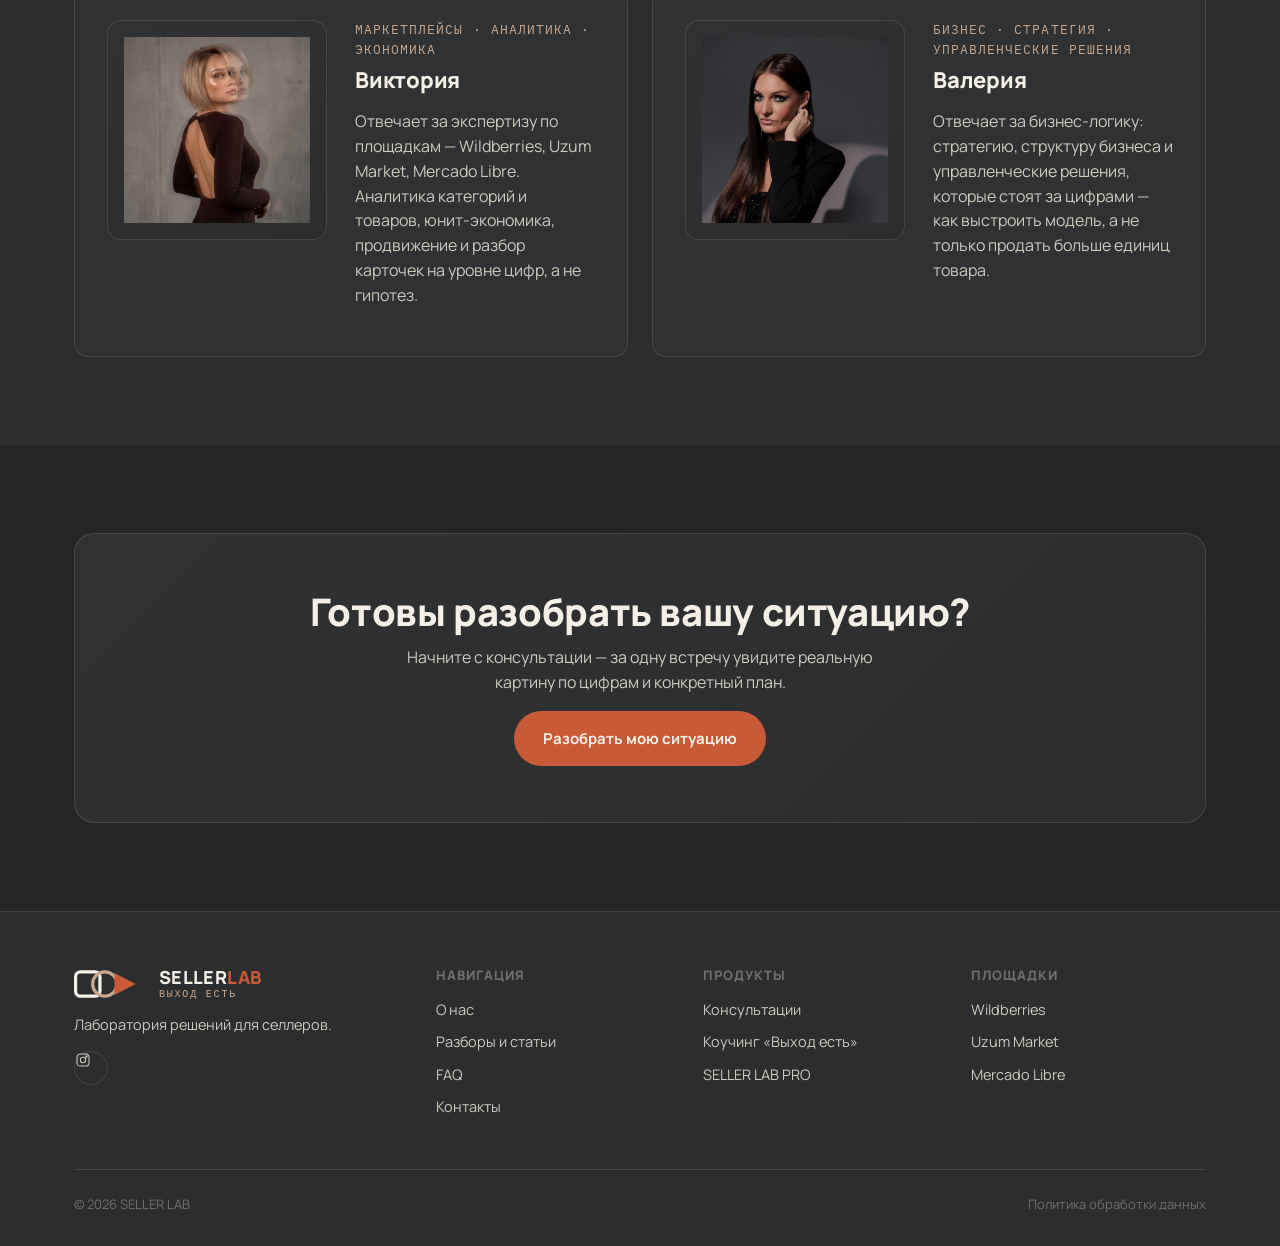
==== commit 78531f57: "Подставить реальные фото команды вместо заглушек Фото Виктории и Валерии загружены в assets/img/ (пе" ====
--- a/about.html
+++ b/about.html
@@ -89,7 +89,7 @@
 
     <div class="grid grid--2" style="margin-top:40px;">
       <div class="card team-card">
-        <div class="team-photo"><img src="assets/img/team/victoria.jpg" alt="Виктория" onerror="this.parentElement.textContent='Фото Виктории\n(добавьте файл assets/img/team/victoria.jpg)'"></div>
+        <div class="team-photo"><img src="assets/img/victoria.jpg" alt="Виктория"></div>
         <div>
           <div class="team-role">Маркетплейсы · аналитика · экономика</div>
           <h3>Виктория</h3>
@@ -97,7 +97,7 @@
         </div>
       </div>
       <div class="card team-card">
-        <div class="team-photo"><img src="assets/img/team/valeria.jpg" alt="Валерия" onerror="this.parentElement.textContent='Фото Валерии\n(добавьте файл assets/img/team/valeria.jpg)'"></div>
+        <div class="team-photo"><img src="assets/img/valeria.jpg" alt="Валерия"></div>
         <div>
           <div class="team-role">Бизнес · стратегия · управленческие решения</div>
           <h3>Валерия</h3>
--- a/assets/css/style.css
+++ b/assets/css/style.css
@@ -395,7 +395,7 @@
   border-radius: var(--radius);
   overflow: hidden;
   background: linear-gradient(145deg, var(--carbon-card), var(--carbon-soft));
-  border: 1px dashed var(--border);
+  border: 1px solid var(--border);
   display: flex;
   align-items: center;
   justify-content: center;
